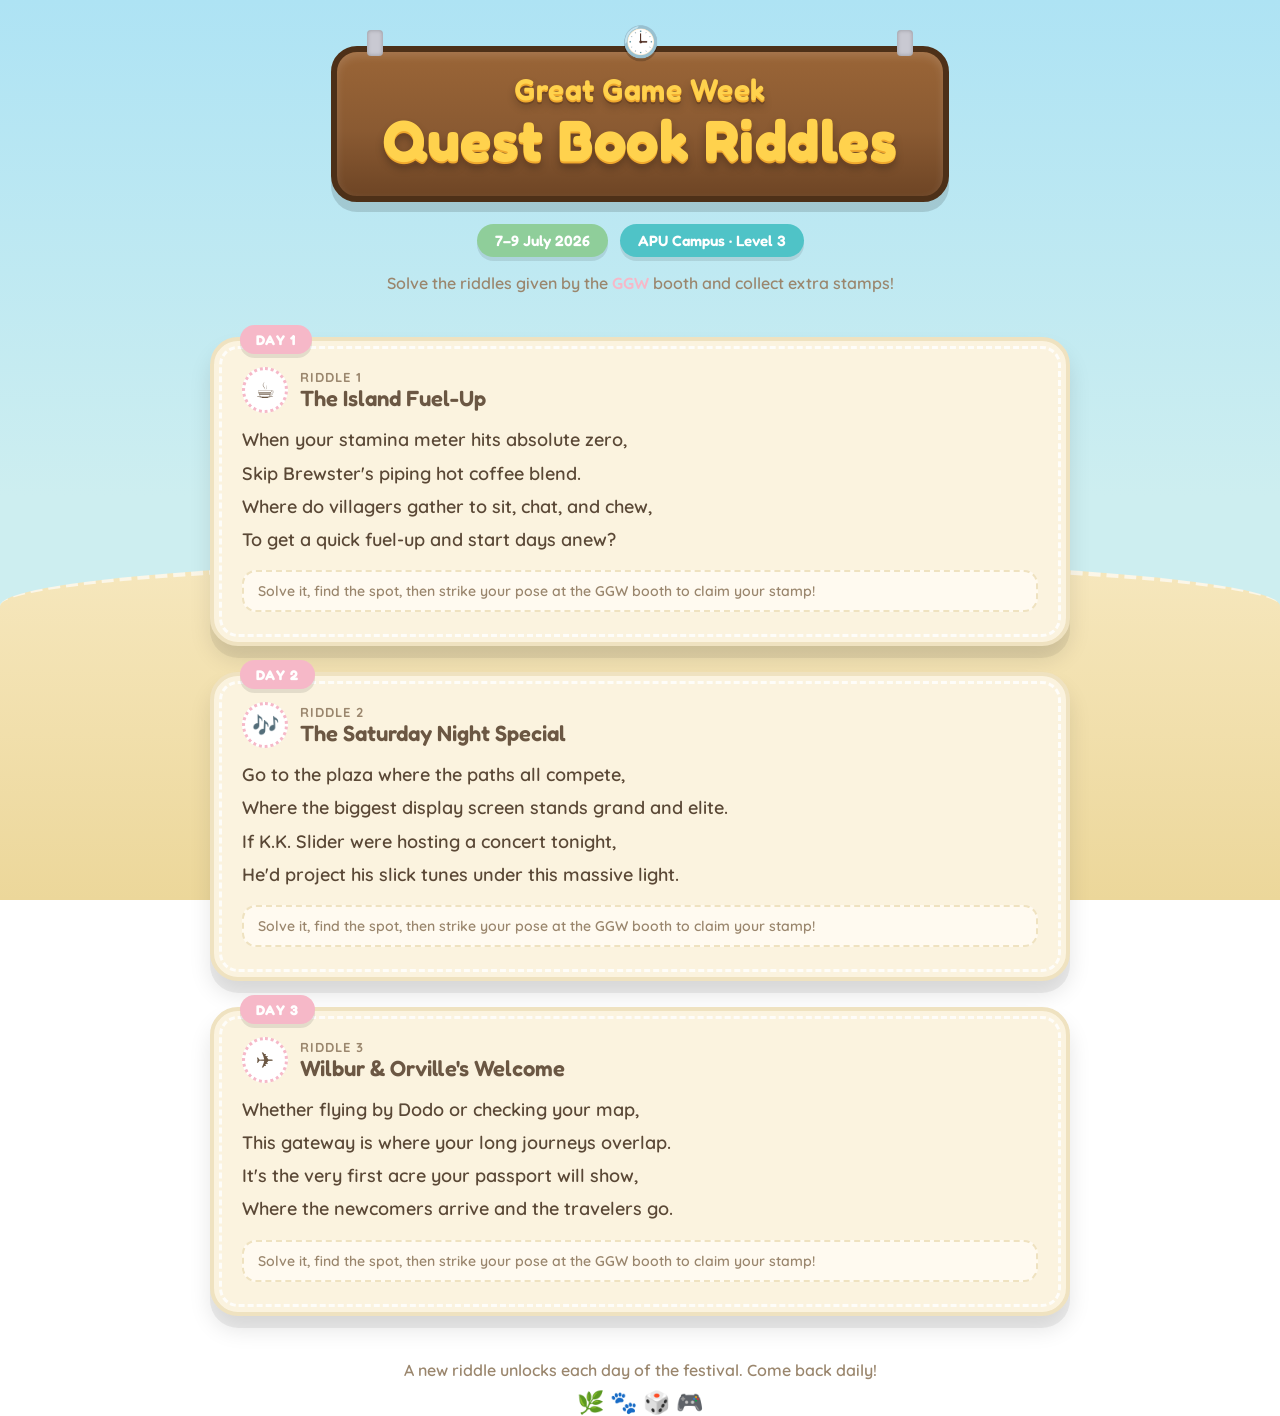
==== index.html @ b047cc20 "setup website" ====
<!DOCTYPE html>
<html lang="en">
<head>
  <meta charset="UTF-8" />
  <meta name="viewport" content="width=device-width, initial-scale=1.0" />
  <title>Great Game Week Quest Book Riddles</title>
  <link rel="preconnect" href="https://fonts.googleapis.com" />
  <link rel="preconnect" href="https://fonts.gstatic.com" crossorigin />
  <link href="https://fonts.googleapis.com/css2?family=Fredoka:wght@400;500;600;700&family=Quicksand:wght@500;600;700&display=swap" rel="stylesheet" />
  <link rel="stylesheet" href="styles.css" />
</head>
<body>
  <div class="sky"></div>
  <div class="sand"></div>

  <header class="hero">
    <div class="sign">
      <span class="sign-clock">🕒</span>
      <h1 class="sign-title">Great Game Week<br /><span class="sign-title-big">Quest Book Riddles</span></h1>
    </div>
    <div class="hero-tags">
      <span class="tag tag-date">7&ndash;9 July 2026</span>
      <span class="tag tag-place">APU Campus &middot; Level 3</span>
    </div>
    <p class="hero-sub">Solve the riddles given by the <b>GGW</b> booth and collect extra stamps!</p>
  </header>

  <main class="board" id="board"></main>

  <footer class="footer">
    <p>A new riddle unlocks each day of the festival. Come back daily!</p>
    <div class="footer-logos">🌿 🐾 🎲 🎮</div>
  </footer>

  <script src="script.js"></script>
</body>
</html>
---- styles.css ----
:root {
  --sky-top: #aee3f4;
  --sky-bot: #cdeef0;
  --sand: #f6e7bd;
  --sand-edge: #ecd79a;
  --cream: #fbf3df;
  --cream-edge: #efe2c0;
  --ink: #6b5743;
  --ink-soft: #9a866d;
  --pink: #f6b8c8;
  --green: #8fce9a;
  --teal: #4fc3c7;
  --wood: #8a5a32;
  --wood-dark: #6e4525;
  --gold: #ffd24d;
  --gold-deep: #f0a92e;
  --locked: #c9bfae;
}

* { box-sizing: border-box; margin: 0; padding: 0; }

html, body { height: 100%; }

body {
  font-family: "Quicksand", system-ui, sans-serif;
  color: var(--ink);
  min-height: 100vh;
  position: relative;
  overflow-x: hidden;
  padding-bottom: 60px;
}

.sky {
  position: fixed;
  inset: 0;
  background: linear-gradient(180deg, var(--sky-top) 0%, var(--sky-bot) 55%);
  z-index: -2;
}

.sand {
  position: fixed;
  left: 0; right: 0; bottom: 0;
  height: 38vh;
  background: linear-gradient(180deg, var(--sand) 0%, var(--sand-edge) 100%);
  border-top: 6px dashed #ffffffaa;
  border-radius: 50% 50% 0 0 / 14% 14% 0 0;
  z-index: -1;
}

.hero {
  text-align: center;
  padding: 46px 20px 14px;
}

.sign {
  position: relative;
  display: inline-block;
  background: linear-gradient(180deg, #9a6537 0%, var(--wood) 55%, var(--wood-dark) 100%);
  border: 6px solid #4d3018;
  border-radius: 26px;
  padding: 22px 46px 26px;
  box-shadow: 0 10px 0 #00000022, inset 0 4px 10px #ffffff22;
}

.sign::before,
.sign::after {
  content: "";
  position: absolute;
  top: -22px;
  width: 16px;
  height: 26px;
  background: #c9c9d2;
  border-radius: 4px;
  box-shadow: inset 0 0 4px #00000044;
}
.sign::before { left: 30px; }
.sign::after { right: 30px; }

.sign-clock {
  position: absolute;
  top: -30px;
  left: 50%;
  transform: translateX(-50%);
  font-size: 30px;
  filter: drop-shadow(0 3px 0 #00000033);
}

.sign-title {
  font-family: "Fredoka", sans-serif;
  font-weight: 600;
  letter-spacing: 0.5px;
  line-height: 1.05;
  color: var(--gold);
  font-size: clamp(18px, 3.6vw, 30px);
  text-shadow: 0 2px 0 var(--gold-deep), 0 4px 0 var(--wood-dark), 0 6px 8px #00000044;
}

.sign-title-big {
  display: inline-block;
  margin-top: 4px;
  font-size: clamp(30px, 6.4vw, 58px);
  font-weight: 700;
}

.hero-tags {
  margin-top: 22px;
  display: flex;
  gap: 12px;
  justify-content: center;
  flex-wrap: wrap;
}

.tag {
  font-family: "Fredoka", sans-serif;
  font-weight: 600;
  color: #fff;
  padding: 7px 18px;
  border-radius: 999px;
  font-size: 15px;
  box-shadow: 0 4px 0 #00000018;
}
.tag-date { background: var(--green); }
.tag-place { background: var(--teal); }

.hero-sub {
  margin: 16px auto 0;
  max-width: 540px;
  color: var(--ink-soft);
  font-weight: 600;
  font-size: 16px;
}
.hero-sub b { color: var(--pink); }

.board {
  max-width: 900px;
  margin: 30px auto 0;
  padding: 0 20px;
  display: grid;
  gap: 26px;
}

.card {
  position: relative;
  background: var(--cream);
  border: 4px solid var(--cream-edge);
  border-radius: 28px;
  padding: 26px 28px 30px;
  box-shadow: 0 12px 0 #00000010, 0 14px 22px #0000001a;
  outline: 3px dashed #ffffffcc;
  outline-offset: -12px;
}

.card-day {
  position: absolute;
  top: -16px;
  left: 26px;
  background: var(--pink);
  color: #fff;
  font-family: "Fredoka", sans-serif;
  font-weight: 700;
  font-size: 14px;
  letter-spacing: 1px;
  padding: 6px 16px;
  border-radius: 999px;
  box-shadow: 0 4px 0 #00000018;
  text-transform: uppercase;
}

.card-head {
  display: flex;
  align-items: center;
  gap: 12px;
  margin-bottom: 14px;
}

.card-badge {
  width: 46px;
  height: 46px;
  flex: 0 0 auto;
  display: grid;
  place-items: center;
  border-radius: 50%;
  font-size: 22px;
  background: #fff;
  border: 3px dotted var(--pink);
}

.card-title {
  font-family: "Fredoka", sans-serif;
  font-weight: 600;
  font-size: 22px;
  color: var(--ink);
}

.card-sub {
  font-size: 13px;
  font-weight: 700;
  color: var(--ink-soft);
  text-transform: uppercase;
  letter-spacing: 1px;
}

.riddle-lines {
  list-style: none;
  display: grid;
  gap: 8px;
  margin-top: 6px;
}
.riddle-lines li {
  font-size: 18px;
  font-weight: 600;
  line-height: 1.4;
  color: #5a4836;
}

.hint {
  margin-top: 18px;
  font-size: 14px;
  font-weight: 600;
  color: var(--ink-soft);
  background: #fffaf0;
  border: 2px dashed var(--cream-edge);
  border-radius: 14px;
  padding: 10px 14px;
}

.card.locked {
  background: repeating-linear-gradient(135deg, #efe7d6 0 16px, #eae1cd 16px 32px);
  border-color: #ddd0b6;
  outline-color: #ffffff88;
}
.card.locked .card-day { background: var(--locked); }
.card.locked .card-badge { border-color: var(--locked); color: var(--ink-soft); }

.locked-body { text-align: center; padding: 6px 0 2px; }

.lock-icon { font-size: 40px; filter: grayscale(0.2); }

.locked-title {
  font-family: "Fredoka", sans-serif;
  font-weight: 600;
  font-size: 20px;
  color: var(--ink-soft);
  margin: 8px 0 4px;
}

.locked-date {
  font-weight: 700;
  color: var(--ink-soft);
  font-size: 15px;
}

.countdown {
  margin: 16px auto 0;
  display: inline-flex;
  gap: 8px;
}

.cd-unit {
  background: #fff;
  border: 3px solid #e7dcc4;
  border-radius: 14px;
  padding: 8px 12px;
  min-width: 62px;
}
.cd-num {
  font-family: "Fredoka", sans-serif;
  font-weight: 700;
  font-size: 24px;
  color: var(--teal);
  line-height: 1;
}
.cd-lab {
  display: block;
  font-size: 11px;
  font-weight: 700;
  text-transform: uppercase;
  letter-spacing: 1px;
  color: var(--ink-soft);
  margin-top: 4px;
}

.footer {
  text-align: center;
  margin-top: 44px;
  color: var(--ink-soft);
  font-weight: 600;
}
.footer-logos { font-size: 22px; margin-top: 8px; }

@media (max-width: 520px) {
  .sign { padding: 18px 26px 22px; }
  .riddle-lines li { font-size: 16px; }
  .cd-unit { min-width: 52px; padding: 7px 9px; }
}
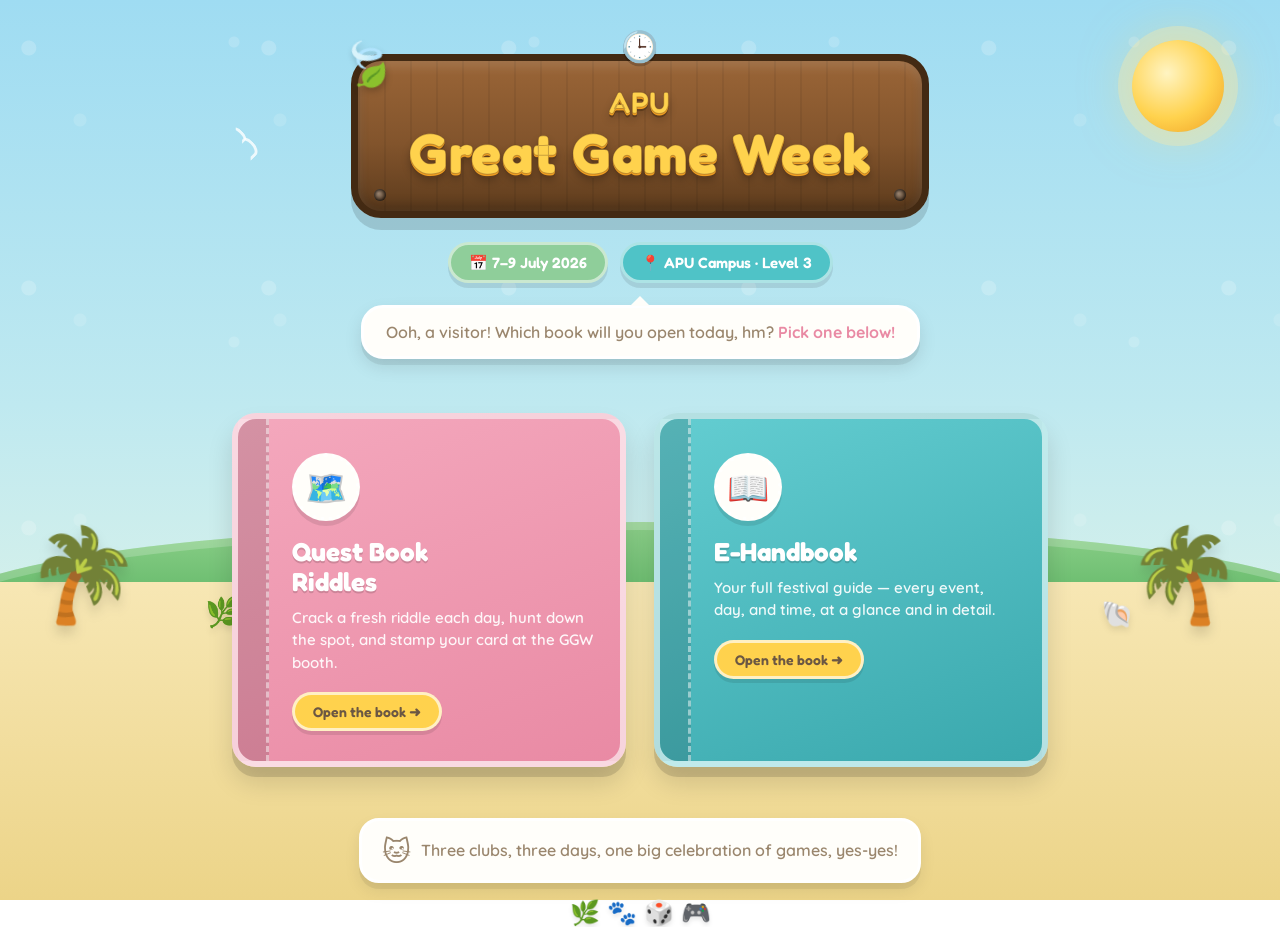
==== commit a8267483: "update site" ====
--- a/index.html
+++ b/index.html
@@ -3,7 +3,9 @@
 <head>
   <meta charset="UTF-8" />
   <meta name="viewport" content="width=device-width, initial-scale=1.0" />
-  <title>Great Game Week Quest Book Riddles</title>
+  <meta name="theme-color" content="#9fdcf2" />
+  <meta name="description" content="APU Great Game Week 2026 — 7 to 9 July at APU Campus. Quest book riddles, esports, board games, and game dev showcases." />
+  <title>APU Great Game Week 2026</title>
   <link rel="preconnect" href="https://fonts.googleapis.com" />
   <link rel="preconnect" href="https://fonts.gstatic.com" crossorigin />
   <link href="https://fonts.googleapis.com/css2?family=Fredoka:wght@400;500;600;700&family=Quicksand:wght@500;600;700&display=swap" rel="stylesheet" />
@@ -11,27 +13,67 @@
 </head>
 <body>
   <div class="sky"></div>
-  <div class="sand"></div>
+  <div class="bg-motifs" aria-hidden="true"></div>
+  <div class="clouds" aria-hidden="true">
+    <span class="cloud cloud-1">☁️</span>
+    <span class="cloud cloud-2">☁️</span>
+    <span class="cloud cloud-3">☁️</span>
+  </div>
+  <div class="sun" aria-hidden="true"></div>
+  <div class="birds" aria-hidden="true">
+    <span class="bird bird-1"></span>
+    <span class="bird bird-2"></span>
+  </div>
+
+  <div class="island" aria-hidden="true">
+    <div class="sand"></div>
+    <span class="palm palm-left">🌴</span>
+    <span class="palm palm-right">🌴</span>
+    <span class="tuft tuft-1">🌿</span>
+    <span class="tuft tuft-2">🌱</span>
+    <span class="tuft tuft-3">🌷</span>
+    <span class="tuft tuft-4">🐚</span>
+    <span class="tuft tuft-5">🌼</span>
+  </div>
 
   <header class="hero">
     <div class="sign">
+      <span class="sign-leaf">🍃</span>
       <span class="sign-clock">🕒</span>
-      <h1 class="sign-title">Great Game Week<br /><span class="sign-title-big">Quest Book Riddles</span></h1>
+      <h1 class="sign-title">APU<br /><span class="sign-title-big">Great Game Week</span></h1>
+      <span class="sign-bolt sign-bolt-l"></span>
+      <span class="sign-bolt sign-bolt-r"></span>
     </div>
     <div class="hero-tags">
-      <span class="tag tag-date">7&ndash;9 July 2026</span>
-      <span class="tag tag-place">APU Campus &middot; Level 3</span>
+      <span class="tag tag-date">📅 7&ndash;9 July 2026</span>
+      <span class="tag tag-place">📍 APU Campus &middot; Level 3</span>
     </div>
-    <p class="hero-sub">Solve the riddles given by the <b>GGW</b> booth and collect extra stamps!</p>
+    <div class="bubble">
+      <p class="hero-sub">Ooh, a visitor! Which book will you open today, hm? <b>Pick one below!</b></p>
+    </div>
   </header>
 
-  <main class="board" id="board"></main>
+  <main class="choices">
+    <a class="choice choice-quest" href="quests.html">
+      <span class="choice-icon">🗺️</span>
+      <span class="choice-title">Quest Book<br />Riddles</span>
+      <span class="choice-desc">Crack a fresh riddle each day, hunt down the spot, and stamp your card at the GGW booth.</span>
+      <span class="choice-cta">Open the book ➜</span>
+    </a>
+    <a class="choice choice-hand" href="handbook.html">
+      <span class="choice-icon">📖</span>
+      <span class="choice-title">E-Handbook</span>
+      <span class="choice-desc">Your full festival guide &mdash; every event, day, and time, at a glance and in detail.</span>
+      <span class="choice-cta">Open the book ➜</span>
+    </a>
+  </main>
 
   <footer class="footer">
-    <p>A new riddle unlocks each day of the festival. Come back daily!</p>
+    <div class="footer-tip">
+      <span class="footer-villager">🐱</span>
+      <p>Three clubs, three days, one big celebration of games, yes-yes!</p>
+    </div>
     <div class="footer-logos">🌿 🐾 🎲 🎮</div>
   </footer>
-
-  <script src="script.js"></script>
 </body>
 </html>
--- a/styles.css
+++ b/styles.css
@@ -1,25 +1,49 @@
 :root {
-  --sky-top: #aee3f4;
-  --sky-bot: #cdeef0;
-  --sand: #f6e7bd;
-  --sand-edge: #ecd79a;
-  --cream: #fbf3df;
+  --sky-top: #9fdcf2;
+  --sky-mid: #bfe9f0;
+  --sky-bot: #d7f1ea;
+  --sand: #f7e7b4;
+  --sand-edge: #ecd488;
+  --grass: #8ed18b;
+  --grass-dark: #6fbf72;
+  --cream: #fdf6e3;
   --cream-edge: #efe2c0;
   --ink: #6b5743;
   --ink-soft: #9a866d;
-  --pink: #f6b8c8;
+  --pink: #f4a8bd;
+  --pink-deep: #e98aa4;
   --green: #8fce9a;
   --teal: #4fc3c7;
-  --wood: #8a5a32;
-  --wood-dark: #6e4525;
+  --blue: #7ec6e8;
+  --wood: #9a6537;
+  --wood-mid: #82542c;
+  --wood-dark: #5e3c1d;
   --gold: #ffd24d;
-  --gold-deep: #f0a92e;
+  --gold-deep: #ef9f23;
   --locked: #c9bfae;
 }
 
 * { box-sizing: border-box; margin: 0; padding: 0; }
 
 html, body { height: 100%; }
+
+html { scrollbar-color: var(--wood) #f5ead0; }
+
+::-webkit-scrollbar { width: 14px; height: 14px; }
+::-webkit-scrollbar-track {
+  background: linear-gradient(90deg, #f7eed6, #f0e2bd);
+  border-left: 3px solid #e7d8b2;
+}
+::-webkit-scrollbar-thumb {
+  background: linear-gradient(180deg, var(--wood) 0%, var(--wood-dark) 100%);
+  border-radius: 999px;
+  border: 3px solid #f5ead0;
+  box-shadow: inset 0 2px 0 #ffffff33;
+}
+::-webkit-scrollbar-thumb:hover {
+  background: linear-gradient(180deg, #ad7440 0%, #6b4623 100%);
+}
+::-webkit-scrollbar-corner { background: #f5ead0; }
 
 body {
   font-family: "Quicksand", system-ui, sans-serif;
@@ -27,63 +51,138 @@
   min-height: 100vh;
   position: relative;
   overflow-x: hidden;
-  padding-bottom: 60px;
+  padding-bottom: 70px;
 }
 
 .sky {
   position: fixed;
   inset: 0;
-  background: linear-gradient(180deg, var(--sky-top) 0%, var(--sky-bot) 55%);
-  z-index: -2;
-}
-
+  background: linear-gradient(180deg, var(--sky-top) 0%, var(--sky-mid) 45%, var(--sky-bot) 70%);
+  z-index: -5;
+}
+
+.bg-motifs {
+  position: fixed;
+  inset: 0;
+  z-index: -4;
+  opacity: 0.5;
+  background-image:
+    radial-gradient(circle at 12% 20%, #ffffff66 0 7px, transparent 8px),
+    radial-gradient(circle at 78% 14%, #ffffff55 0 5px, transparent 6px),
+    radial-gradient(circle at 40% 60%, #ffffff44 0 6px, transparent 7px);
+  background-size: 240px 240px, 300px 300px, 200px 200px;
+  pointer-events: none;
+}
+
+.sun {
+  position: fixed;
+  top: 40px;
+  right: 56px;
+  width: 92px;
+  height: 92px;
+  border-radius: 50%;
+  background: radial-gradient(circle at 38% 36%, #fff4c2 0%, var(--gold) 55%, var(--gold-deep) 100%);
+  box-shadow: 0 0 0 14px #ffe9a155, 0 0 50px #ffd76a88;
+  z-index: -3;
+  animation: bob 6s ease-in-out infinite;
+}
+
+.clouds { position: fixed; inset: 0; z-index: -3; pointer-events: none; }
+.cloud {
+  position: absolute;
+  font-size: 64px;
+  filter: drop-shadow(0 6px 0 #00000010) saturate(0) brightness(1.6);
+  opacity: 0.92;
+}
+.cloud-1 { top: 90px; left: -10%; animation: drift 38s linear infinite; }
+.cloud-2 { top: 180px; left: -20%; font-size: 46px; animation: drift 52s linear infinite; animation-delay: -10s; }
+.cloud-3 { top: 56px; left: -25%; font-size: 80px; animation: drift 64s linear infinite; animation-delay: -28s; }
+
+.birds { position: fixed; inset: 0; z-index: -3; pointer-events: none; }
+.bird {
+  position: absolute;
+  width: 18px; height: 9px;
+  border: 3px solid #ffffffcc;
+  border-color: #ffffffcc #ffffffcc transparent transparent;
+  border-radius: 50% 50% 0 0;
+  transform: rotate(45deg);
+}
+.bird::after {
+  content: "";
+  position: absolute;
+  left: 9px; top: -3px;
+  width: 18px; height: 9px;
+  border: 3px solid #ffffffcc;
+  border-color: #ffffffcc #ffffffcc transparent transparent;
+  border-radius: 50% 50% 0 0;
+}
+.bird-1 { top: 130px; left: 18%; animation: glide 22s linear infinite; }
+.bird-2 { top: 160px; left: 30%; transform: rotate(45deg) scale(0.7); animation: glide 30s linear infinite; animation-delay: -8s; }
+
+.island { position: fixed; left: 0; right: 0; bottom: 0; height: 42vh; z-index: -2; pointer-events: none; }
 .sand {
-  position: fixed;
-  left: 0; right: 0; bottom: 0;
-  height: 38vh;
-  background: linear-gradient(180deg, var(--sand) 0%, var(--sand-edge) 100%);
-  border-top: 6px dashed #ffffffaa;
-  border-radius: 50% 50% 0 0 / 14% 14% 0 0;
-  z-index: -1;
-}
-
-.hero {
-  text-align: center;
-  padding: 46px 20px 14px;
-}
+  position: absolute;
+  left: -4%; right: -4%; bottom: 0;
+  height: 100%;
+  background:
+    linear-gradient(180deg, var(--grass) 0%, var(--grass-dark) 16%, var(--sand) 16%, var(--sand-edge) 100%);
+  border-radius: 50% 50% 0 0 / 22% 22% 0 0;
+  box-shadow: inset 0 8px 0 #ffffff33;
+}
+.palm { position: absolute; bottom: 30vh; font-size: 92px; filter: drop-shadow(0 8px 6px #00000022); }
+.palm-left { left: 2%; transform: scaleX(-1) rotate(-4deg); }
+.palm-right { right: 3%; transform: rotate(-2deg); }
+.tuft { position: absolute; font-size: 30px; filter: drop-shadow(0 4px 3px #00000018); }
+.tuft-1 { left: 16%; bottom: 30vh; }
+.tuft-2 { left: 70%; bottom: 31vh; font-size: 24px; }
+.tuft-3 { left: 40%; bottom: 30.5vh; }
+.tuft-4 { left: 86%; bottom: 30vh; font-size: 26px; }
+.tuft-5 { left: 26%; bottom: 30.5vh; font-size: 22px; }
+
+.hero { text-align: center; padding: 54px 20px 14px; position: relative; z-index: 1; }
 
 .sign {
   position: relative;
   display: inline-block;
-  background: linear-gradient(180deg, #9a6537 0%, var(--wood) 55%, var(--wood-dark) 100%);
-  border: 6px solid #4d3018;
-  border-radius: 26px;
-  padding: 22px 46px 26px;
-  box-shadow: 0 10px 0 #00000022, inset 0 4px 10px #ffffff22;
-}
-
-.sign::before,
-.sign::after {
-  content: "";
-  position: absolute;
-  top: -22px;
-  width: 16px;
-  height: 26px;
-  background: #c9c9d2;
-  border-radius: 4px;
-  box-shadow: inset 0 0 4px #00000044;
-}
-.sign::before { left: 30px; }
-.sign::after { right: 30px; }
+  background:
+    repeating-linear-gradient(90deg, #00000010 0 2px, transparent 2px 26px),
+    linear-gradient(180deg, var(--wood) 0%, var(--wood-mid) 55%, var(--wood-dark) 100%);
+  border: 7px solid #432a13;
+  border-radius: 30px;
+  padding: 26px 50px 30px;
+  box-shadow: 0 12px 0 #00000022, inset 0 5px 12px #ffffff22, inset 0 -6px 12px #00000033;
+  animation: pop 0.7s cubic-bezier(0.2, 1.4, 0.4, 1) both;
+}
+
+.sign-leaf {
+  position: absolute;
+  top: -26px;
+  left: -18px;
+  font-size: 44px;
+  transform: rotate(-18deg);
+  filter: drop-shadow(0 4px 3px #00000033);
+  animation: sway 4s ease-in-out infinite;
+}
 
 .sign-clock {
   position: absolute;
-  top: -30px;
+  top: -34px;
   left: 50%;
   transform: translateX(-50%);
   font-size: 30px;
   filter: drop-shadow(0 3px 0 #00000033);
 }
+
+.sign-bolt {
+  position: absolute;
+  bottom: 10px;
+  width: 12px; height: 12px;
+  border-radius: 50%;
+  background: radial-gradient(circle at 35% 35%, #fff6, #00000055);
+  box-shadow: inset 0 0 4px #000;
+}
+.sign-bolt-l { left: 16px; }
+.sign-bolt-r { right: 16px; }
 
 .sign-title {
   font-family: "Fredoka", sans-serif;
@@ -93,17 +192,18 @@
   color: var(--gold);
   font-size: clamp(18px, 3.6vw, 30px);
   text-shadow: 0 2px 0 var(--gold-deep), 0 4px 0 var(--wood-dark), 0 6px 8px #00000044;
+  -webkit-text-stroke: 1px #5e3c1d55;
 }
 
 .sign-title-big {
   display: inline-block;
   margin-top: 4px;
-  font-size: clamp(30px, 6.4vw, 58px);
+  font-size: clamp(30px, 6.4vw, 56px);
   font-weight: 700;
 }
 
 .hero-tags {
-  margin-top: 22px;
+  margin-top: 24px;
   display: flex;
   gap: 12px;
   justify-content: center;
@@ -114,46 +214,86 @@
   font-family: "Fredoka", sans-serif;
   font-weight: 600;
   color: #fff;
-  padding: 7px 18px;
+  padding: 8px 18px;
   border-radius: 999px;
   font-size: 15px;
-  box-shadow: 0 4px 0 #00000018;
+  border: 3px solid #ffffff88;
+  box-shadow: 0 5px 0 #00000018;
 }
 .tag-date { background: var(--green); }
 .tag-place { background: var(--teal); }
 
-.hero-sub {
-  margin: 16px auto 0;
-  max-width: 540px;
-  color: var(--ink-soft);
-  font-weight: 600;
-  font-size: 16px;
-}
-.hero-sub b { color: var(--pink); }
+.bubble {
+  position: relative;
+  display: inline-block;
+  margin: 22px auto 0;
+  max-width: 560px;
+  background: #fffefa;
+  border: 3px solid #ffffff;
+  border-radius: 22px;
+  padding: 14px 22px;
+  box-shadow: 0 6px 0 #00000012, 0 8px 18px #0000001a;
+}
+.bubble::after {
+  content: "";
+  position: absolute;
+  top: -12px;
+  left: 50%;
+  transform: translateX(-50%);
+  border: 10px solid transparent;
+  border-bottom-color: #fffefa;
+  border-top: 0;
+}
+.hero-sub { color: var(--ink-soft); font-weight: 600; font-size: 16px; }
+.hero-sub b { color: var(--pink-deep); }
 
 .board {
-  max-width: 900px;
-  margin: 30px auto 0;
-  padding: 0 20px;
+  max-width: 880px;
+  margin: 34px auto 0;
+  padding: 0 22px;
   display: grid;
-  gap: 26px;
+  gap: 34px;
+  position: relative;
+  z-index: 1;
 }
 
 .card {
+  --scallop: 13px;
   position: relative;
   background: var(--cream);
-  border: 4px solid var(--cream-edge);
-  border-radius: 28px;
-  padding: 26px 28px 30px;
-  box-shadow: 0 12px 0 #00000010, 0 14px 22px #0000001a;
-  outline: 3px dashed #ffffffcc;
-  outline-offset: -12px;
-}
+  padding: 30px 32px 34px;
+  filter: drop-shadow(0 12px 14px #0000001f);
+  -webkit-mask:
+    radial-gradient(var(--scallop) at 50% 0, #0000 98%, #000 100%) 50% 0 / 44px 100% repeat-x,
+    radial-gradient(var(--scallop) at 50% 100%, #0000 98%, #000 100%) 50% 100% / 44px 100% repeat-x,
+    radial-gradient(var(--scallop) at 0 50%, #0000 98%, #000 100%) 0 50% / 100% 44px repeat-y,
+    radial-gradient(var(--scallop) at 100% 50%, #0000 98%, #000 100%) 100% 50% / 100% 44px repeat-y,
+    linear-gradient(#000, #000) center / calc(100% - 26px) calc(100% - 26px) no-repeat;
+          mask:
+    radial-gradient(var(--scallop) at 50% 0, #0000 98%, #000 100%) 50% 0 / 44px 100% repeat-x,
+    radial-gradient(var(--scallop) at 50% 100%, #0000 98%, #000 100%) 50% 100% / 44px 100% repeat-x,
+    radial-gradient(var(--scallop) at 0 50%, #0000 98%, #000 100%) 0 50% / 100% 44px repeat-y,
+    radial-gradient(var(--scallop) at 100% 50%, #0000 98%, #000 100%) 100% 50% / 100% 44px repeat-y,
+    linear-gradient(#000, #000) center / calc(100% - 26px) calc(100% - 26px) no-repeat;
+  animation: pop 0.55s cubic-bezier(0.2, 1.4, 0.4, 1) both;
+}
+.card::after {
+  content: "";
+  position: absolute;
+  inset: 16px;
+  border: 3px dashed #e7d4ab;
+  border-radius: 18px;
+  pointer-events: none;
+}
+.card:nth-child(2) { animation-delay: 0.08s; }
+.card:nth-child(3) { animation-delay: 0.16s; }
+.card.unlocked:hover { animation: wobble 0.6s ease-in-out; }
 
 .card-day {
   position: absolute;
-  top: -16px;
-  left: 26px;
+  top: 8px;
+  left: 28px;
+  z-index: 2;
   background: var(--pink);
   color: #fff;
   font-family: "Fredoka", sans-serif;
@@ -162,6 +302,7 @@
   letter-spacing: 1px;
   padding: 6px 16px;
   border-radius: 999px;
+  border: 3px solid #fff;
   box-shadow: 0 4px 0 #00000018;
   text-transform: uppercase;
 }
@@ -169,41 +310,42 @@
 .card-head {
   display: flex;
   align-items: center;
-  gap: 12px;
-  margin-bottom: 14px;
+  gap: 14px;
+  margin: 12px 0 16px;
 }
 
 .card-badge {
-  width: 46px;
-  height: 46px;
+  width: 56px;
+  height: 56px;
   flex: 0 0 auto;
   display: grid;
   place-items: center;
   border-radius: 50%;
-  font-size: 22px;
+  font-size: 26px;
   background: #fff;
-  border: 3px dotted var(--pink);
+  border: 4px dotted var(--pink);
+  box-shadow: 0 4px 0 #00000010;
 }
 
 .card-title {
   font-family: "Fredoka", sans-serif;
   font-weight: 600;
-  font-size: 22px;
+  font-size: 24px;
   color: var(--ink);
 }
 
 .card-sub {
   font-size: 13px;
   font-weight: 700;
-  color: var(--ink-soft);
+  color: var(--pink-deep);
   text-transform: uppercase;
-  letter-spacing: 1px;
+  letter-spacing: 1.5px;
 }
 
 .riddle-lines {
   list-style: none;
   display: grid;
-  gap: 8px;
+  gap: 9px;
   margin-top: 6px;
 }
 .riddle-lines li {
@@ -211,62 +353,61 @@
   font-weight: 600;
   line-height: 1.4;
   color: #5a4836;
+  padding-left: 22px;
+  position: relative;
+}
+.riddle-lines li::before {
+  content: "🍃";
+  position: absolute;
+  left: 0;
+  font-size: 13px;
+  opacity: 0.7;
 }
 
 .hint {
-  margin-top: 18px;
+  margin-top: 20px;
   font-size: 14px;
   font-weight: 600;
   color: var(--ink-soft);
   background: #fffaf0;
-  border: 2px dashed var(--cream-edge);
-  border-radius: 14px;
-  padding: 10px 14px;
-}
-
-.card.locked {
-  background: repeating-linear-gradient(135deg, #efe7d6 0 16px, #eae1cd 16px 32px);
-  border-color: #ddd0b6;
-  outline-color: #ffffff88;
-}
+  border: 3px dashed var(--cream-edge);
+  border-radius: 16px;
+  padding: 12px 16px;
+}
+.hint::before { content: "💡 "; }
+
+.card.locked { background: repeating-linear-gradient(135deg, #efe7d6 0 18px, #e9e0cb 18px 36px); }
+.card.locked::after { border-color: #d8caac; }
 .card.locked .card-day { background: var(--locked); }
-.card.locked .card-badge { border-color: var(--locked); color: var(--ink-soft); }
-
-.locked-body { text-align: center; padding: 6px 0 2px; }
-
-.lock-icon { font-size: 40px; filter: grayscale(0.2); }
+
+.locked-body { text-align: center; padding: 10px 0 2px; }
+
+.lock-icon { font-size: 46px; filter: grayscale(0.15); animation: bob 3s ease-in-out infinite; display: inline-block; }
 
 .locked-title {
   font-family: "Fredoka", sans-serif;
   font-weight: 600;
-  font-size: 20px;
+  font-size: 21px;
   color: var(--ink-soft);
-  margin: 8px 0 4px;
-}
-
-.locked-date {
-  font-weight: 700;
-  color: var(--ink-soft);
-  font-size: 15px;
-}
-
-.countdown {
-  margin: 16px auto 0;
-  display: inline-flex;
-  gap: 8px;
-}
+  margin: 10px 0 4px;
+}
+
+.locked-date { font-weight: 700; color: var(--ink-soft); font-size: 15px; }
+
+.countdown { margin: 18px auto 0; display: inline-flex; gap: 9px; }
 
 .cd-unit {
   background: #fff;
   border: 3px solid #e7dcc4;
-  border-radius: 14px;
-  padding: 8px 12px;
-  min-width: 62px;
+  border-radius: 16px;
+  padding: 9px 12px;
+  min-width: 64px;
+  box-shadow: 0 4px 0 #00000010;
 }
 .cd-num {
   font-family: "Fredoka", sans-serif;
   font-weight: 700;
-  font-size: 24px;
+  font-size: 25px;
   color: var(--teal);
   line-height: 1;
 }
@@ -277,19 +418,388 @@
   text-transform: uppercase;
   letter-spacing: 1px;
   color: var(--ink-soft);
+  margin-top: 5px;
+}
+
+.footer { text-align: center; margin-top: 50px; position: relative; z-index: 1; }
+.footer-tip {
+  display: inline-flex;
+  align-items: center;
+  gap: 10px;
+  background: #fffefa;
+  border: 3px solid #fff;
+  border-radius: 20px;
+  padding: 12px 20px;
+  color: var(--ink-soft);
+  font-weight: 600;
+  box-shadow: 0 6px 0 #00000010, 0 8px 16px #00000014;
+}
+.footer-villager { font-size: 28px; }
+.footer-logos { font-size: 24px; margin-top: 14px; filter: drop-shadow(0 3px 2px #00000018); }
+
+.back-link {
+  position: absolute;
+  top: 16px;
+  left: 16px;
+  z-index: 5;
+  display: inline-flex;
+  align-items: center;
+  gap: 8px;
+  font-family: "Fredoka", sans-serif;
+  font-weight: 600;
+  font-size: 14px;
+  color: var(--ink);
+  text-decoration: none;
+  background: #fffefa;
+  border: 3px solid #fff;
+  border-radius: 999px;
+  padding: 8px 16px;
+  box-shadow: 0 5px 0 #00000015;
+  transition: transform 0.2s ease;
+}
+.back-link:hover { transform: translateY(-2px) rotate(-1deg); }
+
+.choices {
+  max-width: 860px;
+  margin: 40px auto 0;
+  padding: 0 22px;
+  display: grid;
+  grid-template-columns: repeat(auto-fit, minmax(280px, 1fr));
+  gap: 28px;
+  position: relative;
+  z-index: 1;
+}
+
+.choice {
+  position: relative;
+  display: block;
+  text-decoration: none;
+  border-radius: 24px;
+  padding: 34px 26px 30px 54px;
+  border: 6px solid #ffffff99;
+  box-shadow: 0 10px 0 #00000020, 0 16px 26px #00000022;
+  overflow: hidden;
+  transition: transform 0.25s cubic-bezier(0.2, 1.4, 0.4, 1);
+  animation: pop 0.6s cubic-bezier(0.2, 1.4, 0.4, 1) both;
+}
+.choice:nth-child(2) { animation-delay: 0.1s; }
+.choice:hover { transform: translateY(-6px) rotate(-1deg); }
+.choice::before {
+  content: "";
+  position: absolute;
+  top: 0;
+  bottom: 0;
+  left: 0;
+  width: 28px;
+  background: #00000022;
+  border-right: 3px dashed #ffffff77;
+}
+.choice-quest { background: linear-gradient(160deg, var(--pink) 0%, var(--pink-deep) 100%); }
+.choice-hand { background: linear-gradient(160deg, #63cdd1 0%, #3aa8ad 100%); }
+
+.choice-icon {
+  width: 68px;
+  height: 68px;
+  display: grid;
+  place-items: center;
+  background: #fffefa;
+  border-radius: 50%;
+  font-size: 34px;
+  border: 4px dotted #ffffffbb;
+  box-shadow: 0 5px 0 #00000018;
+}
+
+.choice-title {
+  display: block;
+  font-family: "Fredoka", sans-serif;
+  font-weight: 700;
+  font-size: 26px;
+  line-height: 1.15;
+  color: #fff;
+  margin-top: 16px;
+  text-shadow: 0 2px 0 #00000025;
+}
+
+.choice-desc {
+  display: block;
+  margin-top: 10px;
+  color: #ffffffea;
+  font-weight: 600;
+  font-size: 15px;
+  line-height: 1.5;
+}
+
+.choice-cta {
+  display: inline-block;
+  margin-top: 18px;
+  font-family: "Fredoka", sans-serif;
+  font-weight: 600;
+  font-size: 14px;
+  color: var(--ink);
+  background: var(--gold);
+  padding: 8px 18px;
+  border-radius: 999px;
+  border: 3px solid #ffffffaa;
+  box-shadow: 0 4px 0 #00000018;
+}
+
+.handbook {
+  max-width: 880px;
+  margin: 30px auto 0;
+  padding: 0 22px;
+  position: relative;
+  z-index: 1;
+}
+
+.tabs {
+  display: flex;
+  justify-content: center;
+  gap: 12px;
+  flex-wrap: wrap;
+}
+
+.tab-btn {
+  font-family: "Fredoka", sans-serif;
+  font-weight: 600;
+  font-size: 16px;
+  cursor: pointer;
+  color: var(--ink-soft);
+  background: #fffefa;
+  border: 3px solid #fff;
+  border-radius: 999px;
+  padding: 10px 24px;
+  box-shadow: 0 5px 0 #00000012;
+  transition: transform 0.2s ease, background 0.2s ease, color 0.2s ease;
+}
+.tab-btn:hover { transform: translateY(-2px); }
+.tab-btn.active { background: var(--teal); color: #fff; border-color: #ffffff99; }
+
+.pdf-btn {
+  display: inline-flex;
+  align-items: center;
+  gap: 6px;
+  text-decoration: none;
+  font-family: "Fredoka", sans-serif;
+  font-weight: 600;
+  font-size: 16px;
+  color: var(--ink);
+  background: var(--gold);
+  border: 3px solid #ffffffaa;
+  border-radius: 999px;
+  padding: 10px 24px;
+  box-shadow: 0 5px 0 #00000015;
+  transition: transform 0.2s ease;
+}
+.pdf-btn:hover { transform: translateY(-2px) rotate(-1deg); }
+
+.panel { display: none; margin-top: 30px; }
+.panel.active { display: block; animation: pop 0.45s cubic-bezier(0.2, 1.4, 0.4, 1) both; }
+
+.crew {
+  text-align: center;
+  font-weight: 700;
+  font-size: 13px;
+  letter-spacing: 1.2px;
+  text-transform: uppercase;
+  color: var(--ink-soft);
+  margin-bottom: 24px;
+}
+
+.glance-grid {
+  display: grid;
+  grid-template-columns: repeat(auto-fit, minmax(250px, 1fr));
+  gap: 26px;
+}
+.glance-grid .card { padding: 36px 24px 28px; display: flex; flex-direction: column; align-items: flex-start; }
+.glance-grid .card-head, .glance-grid .event-list { align-self: stretch; }
+.glance-grid .glance-hours { margin-top: auto; padding-top: 0; }
+.glance-grid .event-list { margin-bottom: 18px; }
+
+.event-list {
+  list-style: none;
+  display: grid;
+  gap: 9px;
   margin-top: 4px;
 }
-
-.footer {
-  text-align: center;
-  margin-top: 44px;
+.event-list li {
+  font-size: 16px;
+  font-weight: 600;
+  line-height: 1.4;
+  color: #5a4836;
+  padding-left: 22px;
+  position: relative;
+}
+.event-list li::before {
+  content: "🍃";
+  position: absolute;
+  left: 0;
+  font-size: 13px;
+  opacity: 0.7;
+}
+
+.glance-hours {
+  display: inline-block;
+  margin-top: 18px;
+  font-family: "Fredoka", sans-serif;
+  font-weight: 600;
+  font-size: 13px;
+  color: #fff;
+  background: var(--green);
+  padding: 6px 14px;
+  border-radius: 999px;
+  border: 3px solid #ffffff88;
+  box-shadow: 0 4px 0 #00000015;
+}
+
+.detail-stack { display: grid; gap: 32px; }
+
+.tl {
+  list-style: none;
+  margin-top: 8px;
+  display: grid;
+}
+.tl-row {
+  display: flex;
+  align-items: center;
+  gap: 14px;
+  flex-wrap: wrap;
+  padding: 14px 2px;
+}
+.tl-row + .tl-row { border-top: 3px dashed var(--cream-edge); }
+
+.tl-dot {
+  width: 14px;
+  height: 14px;
+  flex: 0 0 auto;
+  border-radius: 50%;
+  background: var(--pink);
+  border: 3px solid #fff;
+  box-shadow: 0 2px 0 #00000015;
+}
+
+.tl-name {
+  flex: 1;
+  min-width: 180px;
+  font-weight: 700;
+  font-size: 17px;
+  line-height: 1.35;
+  color: #5a4836;
+}
+.tl-name span {
+  display: block;
+  margin-top: 2px;
+  font-size: 13px;
+  font-weight: 600;
   color: var(--ink-soft);
-  font-weight: 600;
-}
-.footer-logos { font-size: 22px; margin-top: 8px; }
+}
+
+.tl-time {
+  font-family: "Fredoka", sans-serif;
+  font-weight: 600;
+  font-size: 14px;
+  color: #fff;
+  background: var(--teal);
+  padding: 6px 14px;
+  border-radius: 999px;
+  border: 3px solid #ffffff88;
+  box-shadow: 0 4px 0 #00000015;
+  white-space: nowrap;
+}
+
+.host {
+  margin-top: 18px;
+  font-size: 13px;
+  font-weight: 700;
+  color: var(--ink-soft);
+}
+
+.day-esports .card-day, .day-esports .tl-dot { background: var(--pink); }
+.day-board .card-day, .day-board .tl-dot { background: var(--green); }
+.day-dev .card-day, .day-dev .tl-dot { background: var(--gold-deep); }
+.day-esports .card-badge { border-color: var(--pink); }
+.day-board .card-badge { border-color: var(--green); }
+.day-dev .card-badge { border-color: var(--gold-deep); }
+
+@keyframes pop {
+  0% { opacity: 0; transform: scale(0.92) translateY(14px); }
+  100% { opacity: 1; transform: scale(1) translateY(0); }
+}
+@keyframes wobble {
+  0%, 100% { transform: rotate(0deg); }
+  25% { transform: rotate(-1.2deg); }
+  75% { transform: rotate(1.2deg); }
+}
+@keyframes bob {
+  0%, 100% { transform: translateY(0); }
+  50% { transform: translateY(-7px); }
+}
+@keyframes sway {
+  0%, 100% { transform: rotate(-18deg); }
+  50% { transform: rotate(-6deg); }
+}
+@keyframes drift {
+  0% { transform: translateX(0); }
+  100% { transform: translateX(135vw); }
+}
+@keyframes glide {
+  0% { transform: rotate(45deg) translateX(0); }
+  100% { transform: rotate(45deg) translateX(90vw); }
+}
+
+@media (max-width: 720px) {
+  .sun { top: 24px; right: 24px; width: 64px; height: 64px; box-shadow: 0 0 0 10px #ffe9a155, 0 0 36px #ffd76a88; }
+  .footer-tip { max-width: calc(100% - 32px); text-align: left; }
+}
 
 @media (max-width: 520px) {
-  .sign { padding: 18px 26px 22px; }
+  .back-link { top: 12px; left: 12px; padding: 7px 14px; font-size: 13px; }
+  .back-link + .hero { padding-top: 78px; }
+  .hero { padding: 48px 16px 12px; }
+  .sign { padding: 20px 22px 24px; border-width: 6px; border-radius: 24px; }
+  .sign-title { font-size: clamp(15px, 4.4vw, 22px); }
+  .sign-title-big { font-size: clamp(24px, 8vw, 40px); }
+  .sign-leaf { font-size: 34px; top: -20px; left: -12px; }
+  .hero-tags { margin-top: 20px; gap: 8px; }
+  .tag { font-size: 13px; padding: 7px 14px; }
+  .bubble { padding: 12px 18px; }
+  .hero-sub { font-size: 15px; }
+  .board, .handbook, .choices { padding-left: 16px; padding-right: 16px; }
+  .board { gap: 26px; }
+  .choices { margin-top: 28px; gap: 20px; }
+  .choice { padding: 26px 20px 24px 44px; }
+  .choice::before { width: 24px; }
+  .choice-icon { width: 58px; height: 58px; font-size: 28px; }
+  .choice-title { font-size: 22px; }
+  .choice-desc { font-size: 14px; }
+  .card { padding: 26px 22px 30px; }
+  .card-title { font-size: 20px; }
+  .card-badge { width: 48px; height: 48px; font-size: 22px; }
   .riddle-lines li { font-size: 16px; }
-  .cd-unit { min-width: 52px; padding: 7px 9px; }
-}
+  .event-list li { font-size: 15px; }
+  .hint { font-size: 13px; }
+  .cd-unit { min-width: 54px; padding: 8px 9px; }
+  .cd-num { font-size: 22px; }
+  .palm { font-size: 64px; }
+  .tuft { font-size: 22px; }
+  .tab-btn { font-size: 15px; padding: 9px 20px; }
+  .glance-grid { gap: 20px; }
+  .detail-stack { gap: 24px; }
+  .tl-row { padding: 12px 0; align-items: flex-start; }
+  .tl-dot { margin-top: 5px; }
+  .tl-name { min-width: 160px; font-size: 16px; }
+  .tl-time { margin-left: 28px; font-size: 13px; }
+  .footer { margin-top: 38px; }
+  .footer-tip { font-size: 14px; padding: 11px 16px; gap: 8px; }
+  .footer-villager { font-size: 24px; }
+}
+
+@media (max-width: 360px) {
+  .sign-title-big { font-size: 22px; }
+  .choices { grid-template-columns: 1fr; }
+  .glance-grid { grid-template-columns: 1fr; }
+  .tl-name { min-width: 130px; }
+}
+
+@media (prefers-reduced-motion: reduce) {
+  * { animation: none !important; }
+}
